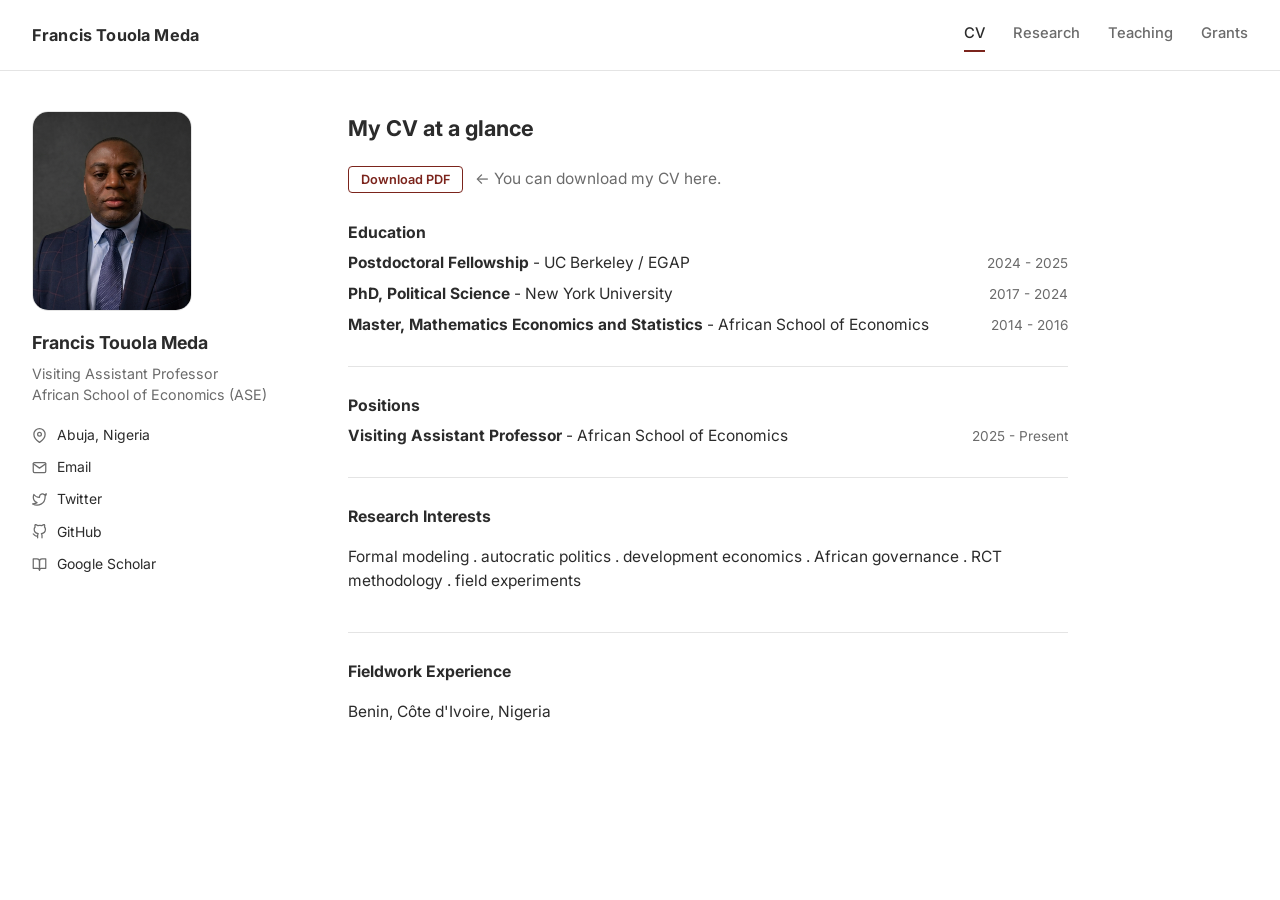
==== cv.html @ 35c339db "Initial commit" ====
<!DOCTYPE html>
<html lang="en">
<head>
  <meta charset="UTF-8">
  <meta name="viewport" content="width=device-width, initial-scale=1.0">
  <title>CV - Francis Touola Meda</title>
  <link rel="preconnect" href="https://fonts.googleapis.com">
  <link href="https://fonts.googleapis.com/css2?family=Inter:wght@400;500;600;700&display=swap" rel="stylesheet">
  <link rel="stylesheet" href="assets/css/style.css">
</head>
<body>

  <header class="topbar">
    <a href="index.html" class="site-title">Francis Touola Meda</a>
    <nav class="topnav">
      <a href="cv.html">CV</a>
      <a href="research.html">Research</a>
      <a href="teaching.html">Teaching</a>
      <a href="grant.html">Grants</a>
    </nav>
  </header>

  <div class="layout">

    <aside class="sidebar">
      <img src="assets/img/profile.jpg" alt="Francis Touola Meda" class="avatar">
      <h1>Francis Touola Meda</h1>
      <p class="role">Visiting Assistant Professor<br>African School of Economics (ASE)</p>
      <ul class="contact-list">
        <li>
          <svg viewBox="0 0 24 24" fill="none" stroke="currentColor" stroke-width="2" stroke-linecap="round" stroke-linejoin="round"><path d="M21 10c0 7-9 13-9 13s-9-6-9-13a9 9 0 0 1 18 0z"></path><circle cx="12" cy="10" r="3"></circle></svg>
          Abuja, Nigeria
        </li>
        <li>
          <svg viewBox="0 0 24 24" fill="none" stroke="currentColor" stroke-width="2" stroke-linecap="round" stroke-linejoin="round"><path d="M4 4h16c1.1 0 2 .9 2 2v12c0 1.1-.9 2-2 2H4c-1.1 0-2-.9-2-2V6c0-1.1.9-2 2-2z"></path><polyline points="22,6 12,13 2,6"></polyline></svg>
          <a href="mailto:fmeda@africanschoolofeconomics.com">Email</a>
        </li>
        <li>
          <svg viewBox="0 0 24 24" fill="none" stroke="currentColor" stroke-width="2" stroke-linecap="round" stroke-linejoin="round"><path d="M23 3a10.9 10.9 0 0 1-3.14 1.53 4.48 4.48 0 0 0-7.86 3v1A10.66 10.66 0 0 1 3 4s-4 9 5 13a11.64 11.64 0 0 1-7 2c9 5 20 0 20-11.5a4.5 4.5 0 0 0-.08-.83A7.72 7.72 0 0 0 23 3z"></path></svg>
          <a href="https://twitter.com/yourhandle" target="_blank" rel="noopener">Twitter</a>
        </li>
        <li>
          <svg viewBox="0 0 24 24" fill="none" stroke="currentColor" stroke-width="2" stroke-linecap="round" stroke-linejoin="round"><path d="M9 19c-5 1.5-5-2.5-7-3m14 6v-3.87a3.37 3.37 0 0 0-.94-2.61c3.14-.35 6.44-1.54 6.44-7A5.44 5.44 0 0 0 20 4.77 5.07 5.07 0 0 0 19.91 1S18.73.65 16 2.48a13.38 13.38 0 0 0-7 0C6.27.65 5.09 1 5.09 1A5.07 5.07 0 0 0 5 4.77a5.44 5.44 0 0 0-1.5 3.78c0 5.42 3.3 6.61 6.44 7A3.37 3.37 0 0 0 9 18.13V22"></path></svg>
          <a href="https://github.com/yourusername" target="_blank" rel="noopener">GitHub</a>
        </li>
        <li>
          <svg viewBox="0 0 24 24" fill="none" stroke="currentColor" stroke-width="2" stroke-linecap="round" stroke-linejoin="round"><path d="M2 3h6a4 4 0 0 1 4 4v14a3 3 0 0 0-3-3H2z"></path><path d="M22 3h-6a4 4 0 0 0-4 4v14a3 3 0 0 1 3-3h7z"></path></svg>
          <a href="https://scholar.google.com/citations?user=XXXXXXX" target="_blank" rel="noopener">Google Scholar</a>
        </li>
      </ul>
    </aside>

    <main class="content">
      <h2>My CV at a glance</h2>
      <p class="lead">
        <a class="pill-btn" href="assets/cv.pdf" target="_blank" rel="noopener">Download PDF</a>
        &nbsp; <- You can download my CV here.
      </p>

         <div class="entry-block">
             <h3>Education</h3>
                  <p class="cv-row">
                       <span><strong>Postdoctoral Fellowship</strong> - UC Berkeley / EGAP</span>
                        <span class="year">2024 - 2025</span>
                   </p>
                  <p class="cv-row">
                         <span><strong>PhD, Political Science</strong> - New York University</span>
                         <span class="year">2017 - 2024</span>
                   </p>
                   <p class="cv-row">
                         <span><strong>Master, Mathematics Economics and Statistics</strong> -  African School of Economics</span>
                         <span class="year">2014 - 2016</span>
                   </p>
         </div>


        <div class="entry-block">
                 <h3>Positions</h3>
                  <p class="cv-row">
                     <span><strong>Visiting Assistant Professor</strong> - African School of Economics</span>
                     <span class="year"> 2025 - Present</span>
                  </p>
         </div>


      <div class="entry-block">
        <h3>Research Interests</h3>
        <p> Formal modeling . autocratic politics .  development economics . African governance . RCT methodology . field experiments</p>
      </div>

      <div class="entry-block">
        <h3>Fieldwork Experience</h3>
        <p> Benin, Côte d'Ivoire, Nigeria</p>
      </div>

    </main>

  </div>

  <script src="assets/js/main.js"></script>
</body>
</html>
---- assets/css/style.css ----
/* ==========================================================================
   Academic personal site — shared stylesheet
   Edit the CSS variables below to change the whole site's palette/fonts.
   ========================================================================== */

:root {
  --bg: #ffffff;
  --text: #2b2b2b;
  --text-muted: #6b6b6b;
  --accent: #7b241c;       /* deep oxblood — change this to re-theme the whole site */
  --accent-soft: #f5e9e7;
  --border: #e4e4e4;
  --sidebar-width: 260px;
  --content-max: 760px;
  --font-body: 'Inter', -apple-system, BlinkMacSystemFont, 'Segoe UI', Helvetica, Arial, sans-serif;
}

* { box-sizing: border-box; }

html, body {
  margin: 0;
  padding: 0;
  background: var(--bg);
  color: var(--text);
  font-family: var(--font-body);
  font-size: 15.5px;
  line-height: 1.6;
  -webkit-font-smoothing: antialiased;
}

a {
  color: var(--accent);
  text-decoration: none;
}
a:hover { text-decoration: underline; }

/* ---------- Top header bar ---------- */

.topbar {
  display: flex;
  align-items: center;
  justify-content: space-between;
  padding: 18px 32px;
  border-bottom: 1px solid var(--border);
}

.topbar .site-title {
  font-size: 1.05rem;
  font-weight: 700;
  color: var(--text);
  letter-spacing: 0.01em;
}
.topbar .site-title:hover { text-decoration: none; opacity: 0.75; }

.topnav {
  display: flex;
  gap: 28px;
}

.topnav a {
  color: var(--text-muted);
  font-weight: 500;
  font-size: 0.95rem;
  padding: 4px 0;
  border-bottom: 2px solid transparent;
}

.topnav a:hover,
.topnav a.active {
  color: var(--text);
  text-decoration: none;
  border-bottom-color: var(--accent);
}

/* ---------- Page layout ---------- */

.layout {
  display: flex;
  align-items: flex-start;
  gap: 56px;
  max-width: 1100px;
  margin: 0;
  padding: 40px 32px 80px;
}

/* ---------- Sidebar / profile card ---------- */

.sidebar {
  width: var(--sidebar-width);
  flex-shrink: 0;
}

.sidebar .avatar {
  width: 160px;
  height: 200px;
  border-radius: 16px;
  object-fit: cover;
  display: block;
  margin-bottom: 18px;
  border: 1px solid var(--border);
  background: #f2f2f2;
}

.sidebar .avatar-placeholder {
  width: 160px;
  height: 160px;
  border-radius: 16px;
  margin-bottom: 18px;
  background: var(--accent-soft);
  color: var(--accent);
  display: flex;
  align-items: center;
  justify-content: center;
  font-size: 2.4rem;
  font-weight: 700;
  border: 1px solid var(--border);
}

.sidebar h1 {
  font-size: 1.15rem;
  margin: 0 0 6px;
}

.sidebar .role {
  font-size: 0.92rem;
  color: var(--text-muted);
  margin: 0 0 18px;
  line-height: 1.5;
}

.contact-list {
  list-style: none;
  margin: 0;
  padding: 0;
}

.contact-list li {
  display: flex;
  align-items: center;
  gap: 10px;
  margin-bottom: 10px;
  font-size: 0.9rem;
}

.contact-list svg {
  width: 15px;
  height: 15px;
  flex-shrink: 0;
  color: var(--text-muted);
}

.contact-list a { color: var(--text); }
.contact-list a:hover { color: var(--accent); }

/* ---------- Main content ---------- */

.content {
  flex: 1;
  max-width: var(--content-max);
}

.content h2 {
  font-size: 1.4rem;
  margin: 0 0 22px;
}

.content > p.lead {
  color: var(--text-muted);
  margin-bottom: 28px;
}

/* ---------- Publication entries ---------- */

.pub {
  margin-bottom: 26px;
}

.pub .pub-title {
  font-size: 1rem;
  margin: 0 0 10px;
  line-height: 1.5;
}

.pub .pub-title .journal { font-style: italic; }

.pub-links {
  display: flex;
  flex-wrap: wrap;
  gap: 8px;
  margin-bottom: 4px;
}

.pill-btn {
  border: 1px solid var(--accent);
  color: var(--accent);
  background: transparent;
  font-family: inherit;
  font-size: 0.82rem;
  font-weight: 600;
  padding: 5px 12px;
  border-radius: 4px;
  cursor: pointer;
  line-height: 1.2;
}

.pill-btn:hover {
  background: var(--accent);
  color: #fff;
  text-decoration: none;
}

.pub-extra {
  display: none;
  margin-top: 10px;
  padding: 12px 14px;
  background: #fafafa;
  border: 1px solid var(--border);
  border-radius: 4px;
  font-size: 0.9rem;
  color: var(--text);
}

.pub-extra.open { display: block; }

.pub-extra pre {
  white-space: pre-wrap;
  font-family: 'SFMono-Regular', Consolas, 'Liberation Mono', Menlo, monospace;
  font-size: 0.82rem;
  margin: 0;
}

/* ---------- Simple lists (teaching / data pages) ---------- */

.entry-block {
  margin-bottom: 26px;
  padding-bottom: 22px;
  border-bottom: 1px solid var(--border);
}
.entry-block:last-child { border-bottom: none; }

.entry-block h3 {
  font-size: 1.02rem;
  margin: 0 0 6px;
}

.entry-block .meta {
  color: var(--text-muted);
  font-size: 0.88rem;
  margin: 0 0 8px;
}
.cv-row {
  display: flex;
  justify-content: space-between;
  align-items: baseline;
  flex-wrap: wrap;
  gap: 6px 14px;
  margin: 0 0 6px;
}

.cv-row .year {
  color: var(--text-muted);
  font-size: 0.88rem;
  white-space: nowrap;
}

/* ---------- Responsive ---------- */

@media (max-width: 720px) {
  .topbar { padding: 16px 20px; flex-wrap: wrap; gap: 10px; }
  .topnav { gap: 18px; }
  .layout { flex-direction: column; padding: 28px 20px 60px; gap: 30px; }
  .sidebar { width: 100%; }
  .sidebar .avatar, .sidebar .avatar-placeholder { width: 120px; height: 120px; }
}

.course-header {
  display: flex;
  align-items: baseline;
  justify-content: space-between;
  flex-wrap: wrap;
  gap: 10px 14px;
  margin-bottom: 6px;
}
.course-header h3 { margin: 0; }
.course-header .pub-links { margin-bottom: 0; }


.teaching-tabs {
  display: flex;
  gap: 20px;
  margin-bottom: 28px;
  border-bottom: 1px solid var(--border);
}

.tab-btn {
  background: none;
  border: none;
  font-family: inherit;
  font-size: 0.95rem;
  font-weight: 600;
  color: var(--text-muted);
  padding: 8px 2px 12px;
  cursor: pointer;
  border-bottom: 2px solid transparent;
}

.tab-btn:hover { color: var(--text); }

.tab-btn.active {
  color: var(--text);
  border-bottom-color: var(--accent);
}

.tab-panel { display: none; }
.tab-panel.active { display: block; }
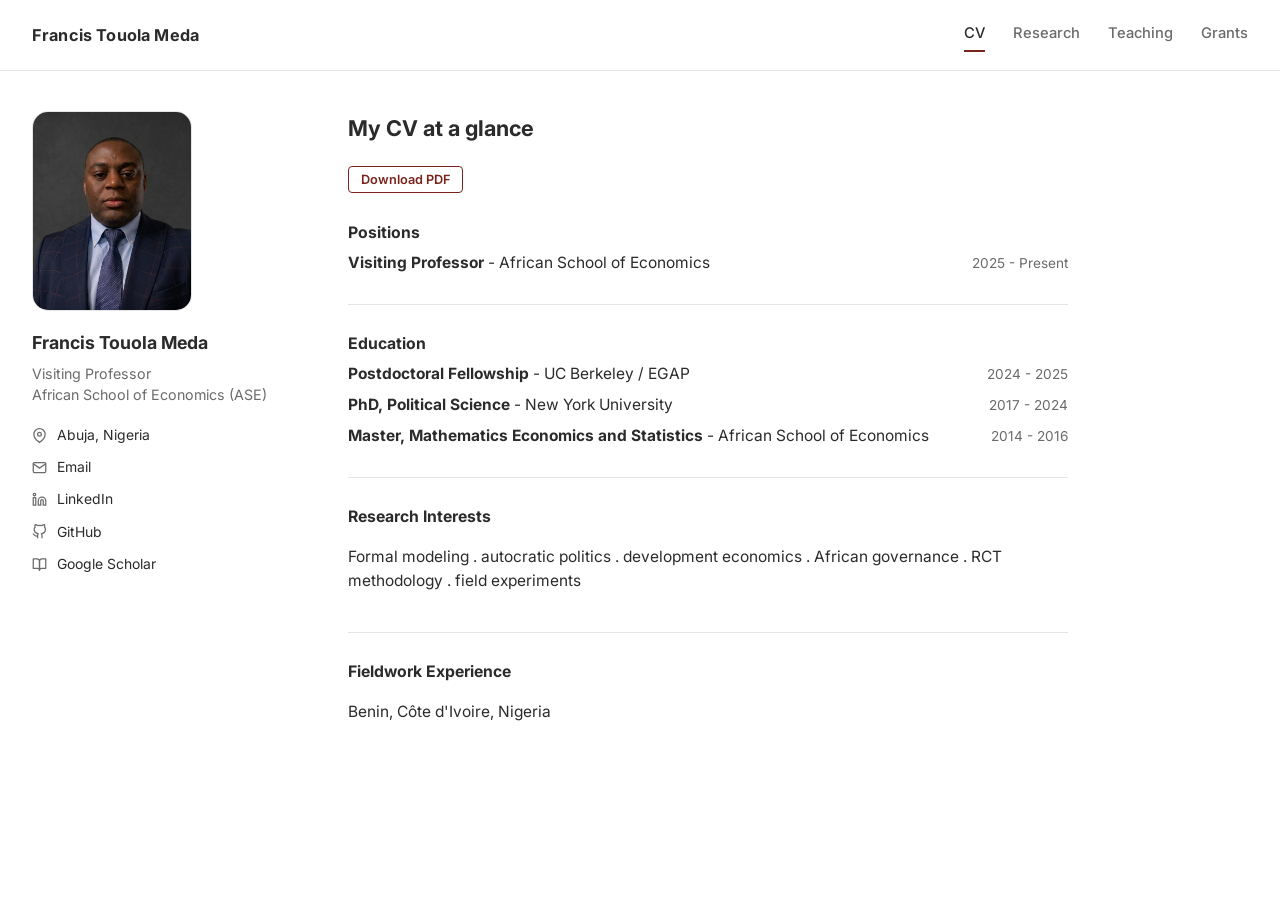
==== commit e999f912: "Add fall 2020 evaluation" ====
--- a/cv.html
+++ b/cv.html
@@ -25,7 +25,7 @@
     <aside class="sidebar">
       <img src="assets/img/profile.jpg" alt="Francis Touola Meda" class="avatar">
       <h1>Francis Touola Meda</h1>
-      <p class="role">Visiting Assistant Professor<br>African School of Economics (ASE)</p>
+      <p class="role">Visiting Professor<br>African School of Economics (ASE)</p>
       <ul class="contact-list">
         <li>
           <svg viewBox="0 0 24 24" fill="none" stroke="currentColor" stroke-width="2" stroke-linecap="round" stroke-linejoin="round"><path d="M21 10c0 7-9 13-9 13s-9-6-9-13a9 9 0 0 1 18 0z"></path><circle cx="12" cy="10" r="3"></circle></svg>
@@ -36,8 +36,8 @@
           <a href="mailto:fmeda@africanschoolofeconomics.com">Email</a>
         </li>
         <li>
-          <svg viewBox="0 0 24 24" fill="none" stroke="currentColor" stroke-width="2" stroke-linecap="round" stroke-linejoin="round"><path d="M23 3a10.9 10.9 0 0 1-3.14 1.53 4.48 4.48 0 0 0-7.86 3v1A10.66 10.66 0 0 1 3 4s-4 9 5 13a11.64 11.64 0 0 1-7 2c9 5 20 0 20-11.5a4.5 4.5 0 0 0-.08-.83A7.72 7.72 0 0 0 23 3z"></path></svg>
-          <a href="https://twitter.com/yourhandle" target="_blank" rel="noopener">Twitter</a>
+          <svg viewBox="0 0 24 24" fill="none" stroke="currentColor" stroke-width="2" stroke-linecap="round" stroke-linejoin="round"><path d="M16 8a6 6 0 0 1 6 6v7h-4v-7a2 2 0 0 0-2-2 2 2 0 0 0-2 2v7h-4v-7a6 6 0 0 1 6-6z"></path><rect x="2" y="9" width="4" height="12"></rect><circle cx="4" cy="4" r="2"></circle></svg>
+         <a href="https://www.linkedin.com/in/touola-m-francis-william-823802a1/?skipRedirect=true" target="_blank" rel="noopener">LinkedIn</a>
         </li>
         <li>
           <svg viewBox="0 0 24 24" fill="none" stroke="currentColor" stroke-width="2" stroke-linecap="round" stroke-linejoin="round"><path d="M9 19c-5 1.5-5-2.5-7-3m14 6v-3.87a3.37 3.37 0 0 0-.94-2.61c3.14-.35 6.44-1.54 6.44-7A5.44 5.44 0 0 0 20 4.77 5.07 5.07 0 0 0 19.91 1S18.73.65 16 2.48a13.38 13.38 0 0 0-7 0C6.27.65 5.09 1 5.09 1A5.07 5.07 0 0 0 5 4.77a5.44 5.44 0 0 0-1.5 3.78c0 5.42 3.3 6.61 6.44 7A3.37 3.37 0 0 0 9 18.13V22"></path></svg>
@@ -54,8 +54,15 @@
       <h2>My CV at a glance</h2>
       <p class="lead">
         <a class="pill-btn" href="assets/cv.pdf" target="_blank" rel="noopener">Download PDF</a>
-        &nbsp; <- You can download my CV here.
       </p>
+
+      <div class="entry-block">
+                 <h3>Positions</h3>
+                  <p class="cv-row">
+                     <span><strong>Visiting Professor</strong> - African School of Economics</span>
+                     <span class="year"> 2025 - Present</span>
+                  </p>
+         </div>
 
          <div class="entry-block">
              <h3>Education</h3>
@@ -71,15 +78,6 @@
                          <span><strong>Master, Mathematics Economics and Statistics</strong> -  African School of Economics</span>
                          <span class="year">2014 - 2016</span>
                    </p>
-         </div>
-
-
-        <div class="entry-block">
-                 <h3>Positions</h3>
-                  <p class="cv-row">
-                     <span><strong>Visiting Assistant Professor</strong> - African School of Economics</span>
-                     <span class="year"> 2025 - Present</span>
-                  </p>
          </div>
 
 
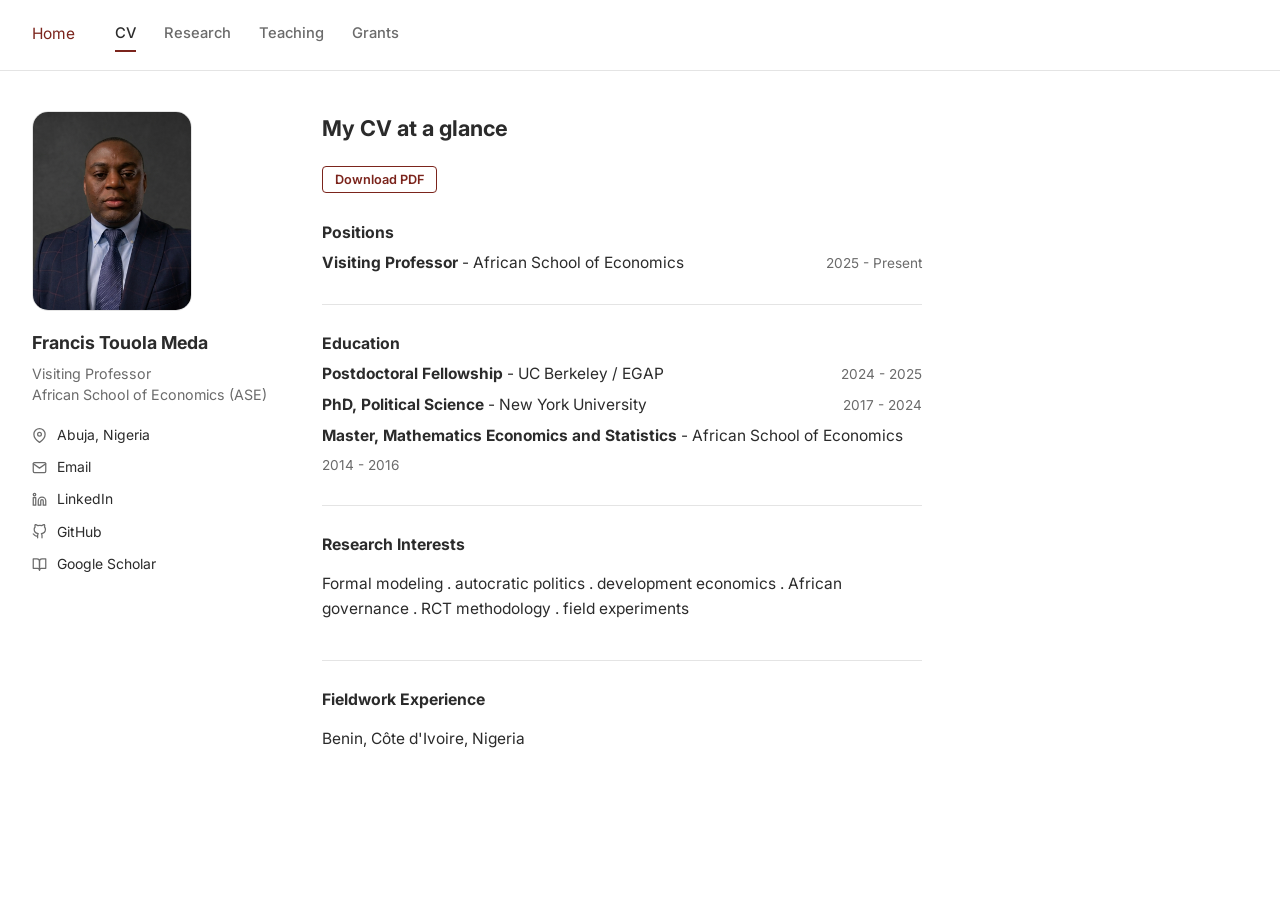
==== commit 1f2d764f: "Update" ====
--- a/cv.html
+++ b/cv.html
@@ -11,7 +11,7 @@
 <body>
 
   <header class="topbar">
-    <a href="index.html" class="site-title">Francis Touola Meda</a>
+      <a href="index.html" class="site-title">Home</a>
     <nav class="topnav">
       <a href="cv.html">CV</a>
       <a href="research.html">Research</a>
--- a/assets/css/style.css
+++ b/assets/css/style.css
@@ -11,7 +11,7 @@
   --accent-soft: #f5e9e7;
   --border: #e4e4e4;
   --sidebar-width: 260px;
-  --content-max: 760px;
+  --content-max: 600px;
   --font-body: 'Inter', -apple-system, BlinkMacSystemFont, 'Segoe UI', Helvetica, Arial, sans-serif;
 }
 
@@ -35,22 +35,14 @@
 a:hover { text-decoration: underline; }
 
 /* ---------- Top header bar ---------- */
-
 .topbar {
   display: flex;
   align-items: center;
-  justify-content: space-between;
+  gap: 40px;
+  justify-content: flex-start;   /* was: space-between */
   padding: 18px 32px;
   border-bottom: 1px solid var(--border);
 }
-
-.topbar .site-title {
-  font-size: 1.05rem;
-  font-weight: 700;
-  color: var(--text);
-  letter-spacing: 0.01em;
-}
-.topbar .site-title:hover { text-decoration: none; opacity: 0.75; }
 
 .topnav {
   display: flex;
@@ -77,7 +69,7 @@
 .layout {
   display: flex;
   align-items: flex-start;
-  gap: 56px;
+  gap: 30px;
   max-width: 1100px;
   margin: 0;
   padding: 40px 32px 80px;
@@ -313,3 +305,10 @@
 
 .tab-panel { display: none; }
 .tab-panel.active { display: block; }
+
+
+.content .bio {
+  text-align: justify;
+  text-justify: inter-word;
+  hyphens: auto;
+}
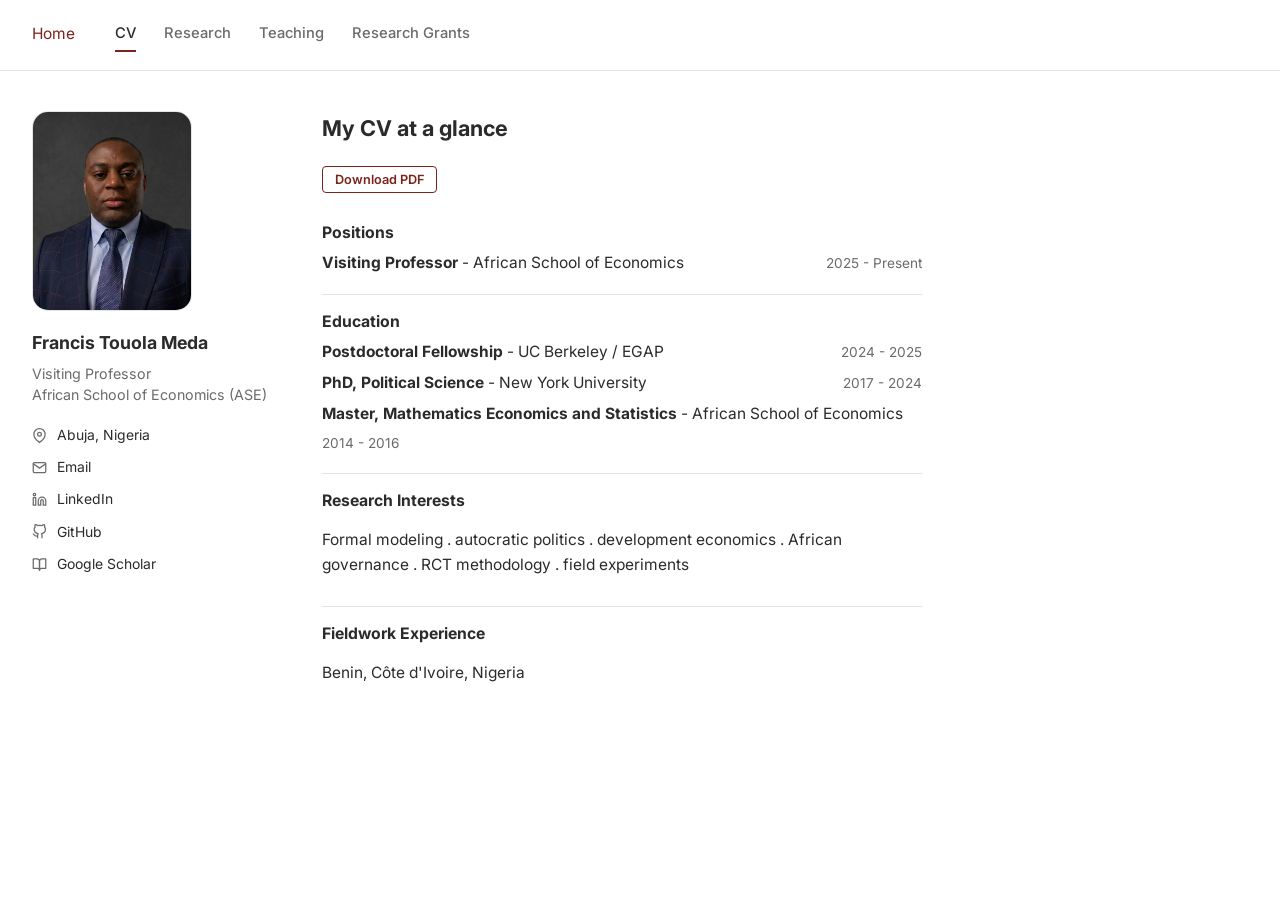
==== commit 4700444a: "Rename 'Grants' link to 'Research Grants'" ====
--- a/cv.html
+++ b/cv.html
@@ -16,7 +16,7 @@
       <a href="cv.html">CV</a>
       <a href="research.html">Research</a>
       <a href="teaching.html">Teaching</a>
-      <a href="grant.html">Grants</a>
+      <a href="grant.html">Research Grants</a>
     </nav>
   </header>
 
--- a/assets/css/style.css
+++ b/assets/css/style.css
@@ -224,8 +224,8 @@
 /* ---------- Simple lists (teaching / data pages) ---------- */
 
 .entry-block {
-  margin-bottom: 26px;
-  padding-bottom: 22px;
+  margin-bottom: 14px;
+  padding-bottom: 12px;
   border-bottom: 1px solid var(--border);
 }
 .entry-block:last-child { border-bottom: none; }
